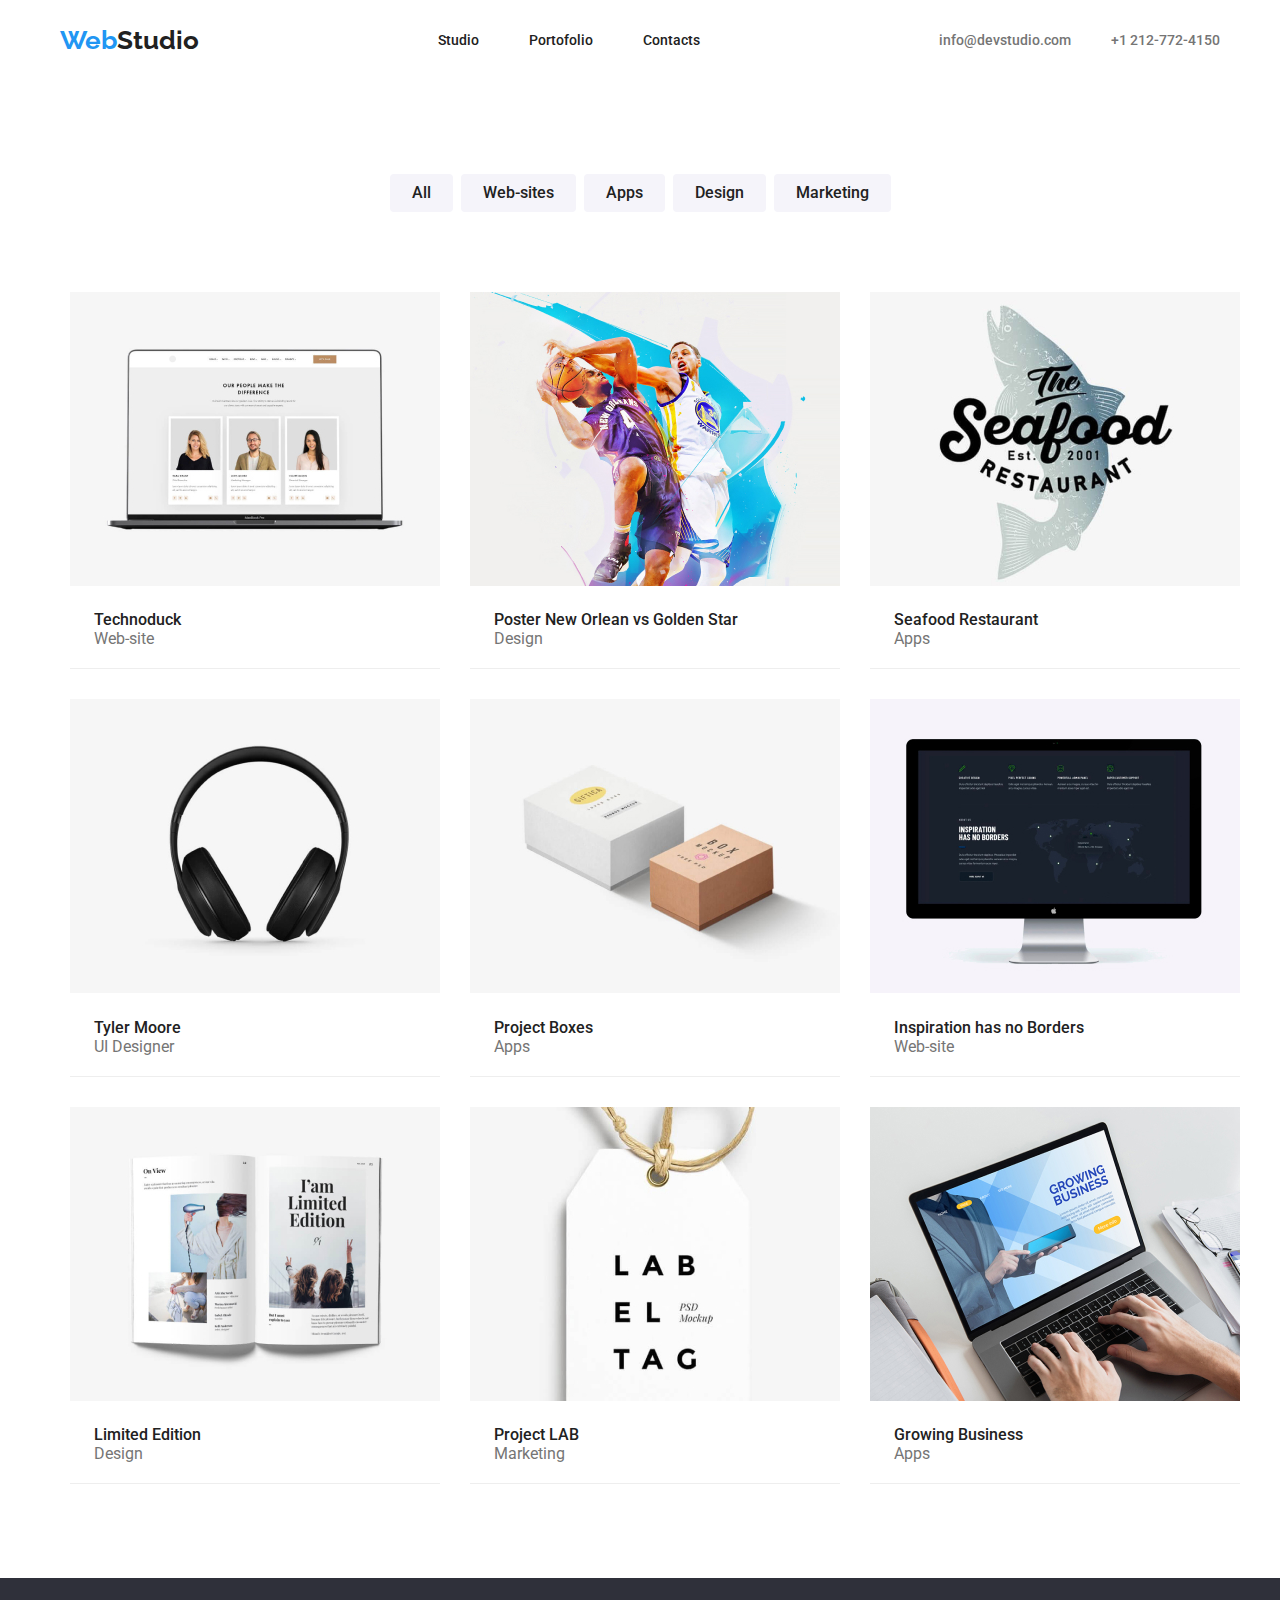
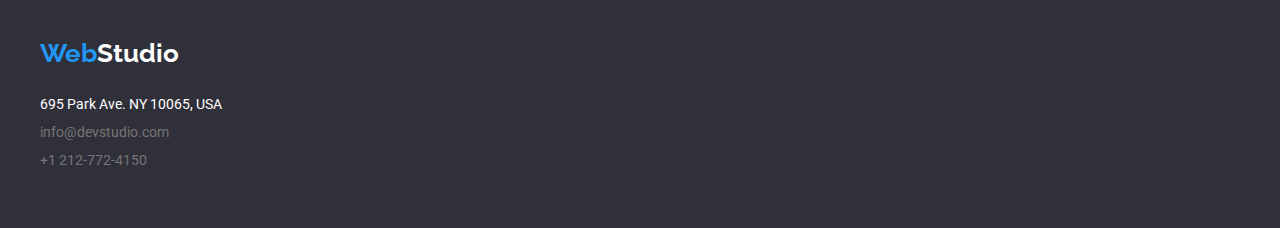
==== portofolio.html @ 01a1ffbd "Initial commit" ====
<!DOCTYPE html>
<html lang="en">
    <head>
        <meta charset="UTF-8">
        <title>Portofolio</title>
        <link rel="stylesheet" href="https://cdnjs.cloudflare.com/ajax/libs/modern-normalize/2.0.0/modern-normalize.min.css">
        <link rel="preconnect" href="https://fonts.googleapis.com">
        <link rel="preconnect" href="https://fonts.gstatic.com" crossorigin>
        <link
            href="https://fonts.googleapis.com/css2?family=Raleway:ital,wght@0,100..900;1,100..900&family=Roboto:ital,wght@0,100;0,300;0,400;0,500;0,700;0,900;1,100;1,300;1,400;1,500;1,700;1,900&display=swap"
            rel="stylesheet">
        <link rel="stylesheet" href="./css/styles.css"/>
    </head>
    <body>

        <!-- Header section-->
        <header class="header">
            <div class="container">
            <div class="header__logo"><a href="/index.html"><span style="color:#2196F3 ;">Web</span>Studio</a>
        
            </div>
            <nav class="header__navigation">
                <ul>
                    <li><a href="index.html">Studio</a></li>
                    <li><a href="portofolio.html">Portofolio</a></li>
                    <li><a href="/contacts">Contacts</a></li>
                </ul>
            </nav>
        
            <div class="header__info">
                <a class="header__info__mail" href="mailto:info@devstudio.com">info@devstudio.com</a>
                <a class="header__info__tel" href="tel:+12127724150">+1 212-772-4150</a>
            </div>
            </div>
        
        </header>
        <main>

            <!-- Buttons section-->
            <div class="btn">
                <div class="container">
                <button type="button">All</button>
                <button type="button">Web-sites</button>
                <button type="button">Apps</button>
                <button type="button">Design</button>
                <button type="button">Marketing</button>
                </div>
            </div>

            <!-- Main section-->
            
                <div class="main">
                    <div class="container">
                    <figure class="main__card">
                        <img class="main__images" src="img/technoduck.jpg" alt="team members" width="250">
                        <figcaption class="main__design">
                            <h3 class="main__design__title">Technoduck</h3>
                            <p class="main__design__item">Web-site</p>
                        </figcaption>
                    </figure>
                    <figure class="main__card">
                        <img class="main__images" src="img/novsgs.jpg" alt="basketball players poster" width="250">
                        <figcaption class="main__design">
                        <h3 class="main__design__title">Poster New Orlean vs Golden Star</h3>
                        <p class="main__design__item">Design</p>
                        </figcaption>
                    </figure>
                    <figure class="main__card">
                        <img class="main__images" src="img/seafood.jpg" alt="seafood restaurant banner" width="250">
                        <figcaption class="main__design">
                            <h3 class="main__design__title">Seafood Restaurant</h3>
                            <p class="main__design__item">Apps</p>
                        </figcaption>
                    </figure>
                  
                    <figure class="main__card">
                        <img class="main__images" src="img/prjprime.jpg" alt="Tyler Moore" width="250">
                        <figcaption class="main__design">
                            <h3 class="main__design__title">Tyler Moore</h3>
                            <p class="main__design__item">UI Designer</p>
                        </figcaption>
                    </figure>
                    <figure class="main__card">
                        <img class="main__images" src="img/prjboxes.jpg" alt="boxes" width="250">
                        <figcaption class="main__design">
                            <b class="main__design__title">Project Boxes</b>
                            <p class="main__design__item">Apps</p>
                        </figcaption>
                    </figure>
                    <figure class="main__card">
                        <img class="main__images" src="img/ihnb.jpg" alt="desktop display" width="250">
                        <figcaption class="main__design">
                            <h3 class="main__design__title">Inspiration has no Borders</h3>
                            <p class="main__design__item">Web-site</p>
                        </figcaption>
                    </figure>
                               
                    <figure class="main__card">
                        <img class="main__images" src="img/limed.jpg" alt="open magazine" width="250">
                        <figcaption class="main__design">
                            <h3 class="main__design__title">Limited Edition</h3>
                            <p class="main__design__item">Design</p>
                        </figcaption>
                    </figure>
                    <figure class="main__card">
                        <img class="main__images" src="img/prjlab.jpg" alt="label tag" width="250">
                        <figcaption class="main__design">
                            <h3 class="main__design__title">Project LAB</h3>
                            <p class="main__design__item">Marketing</p>
                        </figcaption>
                    </figure>
                    <figure class="main__card">
                        <img class="main__images" src="img/grbus.jpg" alt="laptop" width="250">
                        <figcaption class="main__design">
                            <h3 class="main__design__title">Growing Business</h3>
                            <p class="main__design__item">Apps</p>
                        </figcaption>
                    </figure>
                </div>
                </div>
            
        </main> 
        <!-- Footer section-->
        <footer class="footer">
            <div class="container">
            <div class="footer__logo">
                <a href="/index.html"><span style="color:#2196F3 ;">Web</span>Studio</a>
            </div>       
        
            <address class="footer__address">
                <p class="footer__location">695 Park Ave. NY 10065, USA</p>
                <a href="mailto:info@devstudio.com">info@devstudio.com</a>
                <a href="tel:+12127724150">+1 212-772-4150</a>
            </address>
            </div>
        </footer>
    </body>
</html>
---- css/styles.css ----
:root {
    --dark-blue: #2F303A;
    --white: #ffffff;
    --light-blue: #2196F3;
    --light-black:#757575;
    --black: #212121;
    --grey-white:#F5F4FA;
    --primary-font: 'Roboto', sans-serif;
    --secondary-font: 'Raleway', sans-serif;
}

*{
    margin: 0;
    padding: 0;
}



html{
    box-sizing: border-box;
}

ul{
   list-style: none; 
}

a{
    text-decoration: none;
    color: inherit;
}

img{
    display: block;
    max-width: 100%;
    height: auto;
}




body{
    font-family: var(--primary-font);
    color:var(--black) ;
}
/* Header section style */
.header {
    background-color: #ffffff;  
}

.header .container{
    display: flex;
    justify-content: space-between;
    align-items: center;
    padding: 0 20px;
        

}



.header__logo a  {
        
        font-family: var(--secondary-font);
        font-weight: 700;
        font-size: 26px;
        line-height: 30px;
        color: var(--black);    
}

/* Am incercat sa folosesc pentru tag-ul <span> clasa "header__logo__mcol", dar nu am reusit sa schimb culoarea textului */
.header__logo__mcol {
    color: var(--light-blue);
}

.header__navigation ul {
    display: flex;
    gap:50px;
    align-items: center;
    

}


.header__navigation a {
   
    font-family: var(--primary-font);
    font-weight: 500;
    font-size: 14px;
    line-height: 16px;
    color: var(--black);
}

.header__navigation a:hover {
    color: var(--light-blue);
}
.header__navigation a:focus {
    color: var(--light-blue);
}
.header__info__mail  {
    
    font-family: var(--primary-font);
    font-weight: 500;
    font-size: 14px;
    line-height: 16px;
    color: var(--light-black);
        
}

.header__info__mail:hover {
    color: var(--light-blue);
}
.header__info__mail:focus {
    color: var(--light-blue);
}
.header__info__tel {
  
    font-family: var(--primary-font);
    font-weight: 500;
    font-size: 14px;
    line-height: 16px;
    color: var(--light-black);

}
.header__info__tel:hover {
    color: var(--light-blue);
}
.header__info__tel:focus {
    color: var(--light-blue);
}

.header__info  {
    display: flex;
    gap:40px;
    padding-top: 32px;
    padding-bottom: 32px;
   
}


/* Hero section style */
.intro{
    color: var(--white);
    background-color: var(--dark-blue);
    
    
   
    
    
}

.intro .container {
    display: flex;
    align-items: center;
    justify-content: center;
    flex-direction: column; 
    gap: 30px;
    padding-top: 200px;
    padding-bottom: 200px;
}

.intro__title{
    
    font-family: var(--primary-font);
    font-weight: 900;
    font-size: 44px;
    line-height: 60px;
    color: var(--white);
    text-align: center;
    letter-spacing: 2.5px;
   
}
.intro__servrequest{
    border-radius: 4px;
    background-color: var(--light-blue);
    color: var(--white);
    font-family: var(--primary-font);
    font-weight: 700;
    font-size: 16px;
    line-height: 30px;
    text-align: center;
    cursor: pointer;
    width: 200px;
    height: 50px;
     
}
.intro__servrequest:hover{
    border-radius: 0;
}
.intro__servrequest:focus {
    border-radius: 0;
}

/* Details section style */
.details h5{
    
    font-family: var(--primary-font);
    font-weight: 700;
    font-size: 14px;
    line-height: 16px;
    color:var(--black)
}
.details p {
    font-family: var(--primary-font);
    font-weight: 400;
    font-size: 14px;
    line-height: 24px;
    color:var(--light-black);
}
.details .container {
    display: flex;
    padding-top: 94px;
    gap: 30px;
    justify-content: space-around;
    
}
 .details__container .details__title{
    display: flex;
    padding-bottom: 10px;
 } 


/* What we do section style */

.whwedo h2{
    font-family: var(--primary-font);
    font-weight: 700;
    font-size: 36px;
    line-height: 42px;
    color: var(--black);
}
.whwedo__images{
  
    width: 370px;
    height: 294px;
}

.whwedo__container{
    display: flex;    
    padding-top: 50px;    
    justify-content: center;
    gap: 30px;
    padding-bottom: 94px;

}
.whwedo__title{
    display: flex;
    justify-content: center;
    padding-top: 94px;
}


.whwedo__title .whwedo__images{
    display: flex;
    padding-top: 94px;
    
}




/* Our team section style */

.ourt__title {
    display: flex;
    justify-content: center;
    padding-top: 94px;}

.ourt__container{
    display: flex;
    justify-content: center;
    gap: 30px;
    padding-top: 50px;
    padding-bottom: 94px;   

}
.ourt__card .ourt__images , .ourt__role{
    display: flex;
    justify-content: center;
    flex-direction: column;
   
    
}

.ourt__role .ourt__role__name{
    display: flex;
    justify-content: center;
    padding-top: 30px;
}
.ourt__role .ourt__role__role {
    display: flex;
    justify-content: center;
    padding-top: 10px;
    padding-bottom: 30px;
}
.ourt__card{
    box-shadow: 0px 2px 1px 0px rgba(0, 0, 0, 0.2),
   0px 1px 1px 0px rgba(0, 0, 0, 0.14),
    0px 1px 3px 0px rgba(0, 0, 0, 0.12);
}

    



.ourt{
    background-color: var(--grey-white);
}

.ourt  h2{
    font-family: var(--primary-font);
    font-weight: 700;
    font-size: 36px;
    line-height: 42px;
    color: var(--black);
}

.ourt__role__name{
    font-family: var(--primary-font);
    font-weight: 500;
    font-size: 16px;
    line-height: 19px;
    color: var(--black);
}

.ourt__role{
    font-family: var(--primary-font);
    font-weight: 400;
    font-size: 16px;
    line-height: 19px;
    color: var(--light-black);

}

.ourt__images{
    width: 270px;
    height: 260px;
}




/* Footer section style */
.footer{
    background-color: var(--dark-blue);
    
}

.footer__logo a {
   
    font-family: var(--secondary-font);
    font-weight: 700;
    font-size: 26px;
    line-height: 30px;
    color: var(--white);
}
.footer__location{
    font-style: normal;
    font-family: var(--primary-font);
    font-weight: 400;
    font-size: 14px;
    line-height: 16px;
    color: var(--white);
}
.footer__address a{
    font-style: normal;    
    font-family: var(--primary-font);
    font-weight: 400;
    font-size: 14px;
    line-height: 16px;
    color: var(--light-black);
}

.footer__address a:hover {
    color: var(--light-blue);
}

.footer__address a:focus {
    color: var(--light-blue);
}

.footer__logo{
    display: flex;
    padding-top:  60px; 
    padding-bottom: 28px;
  
}
.footer__address{
    display: flex;
    flex-direction: column;
    padding-bottom: 60px;
    justify-content: center;
    gap: 12px;

}





/* Portofolio filters/buttons section style */

.btn button{
cursor: pointer;
border-style: none;
background-color: var(--grey-white);
font-family: var(--primary-font);
font-weight: 500;
font-size: 16px;
line-height: 26px;
color: var(--black);
padding: 6px 22px;
border-radius: 4px;

}

.btn button:hover{
background-color: var(--light-blue);
color: var(--white);
}
.btn button:focus {
background-color: var(--light-blue);
color: var(--white);
}

.btn .container {
    display: flex;
    justify-content: center;
    padding-top: 94px;
    padding-bottom: 50px;
    gap: 8px;

}

/*Portofolio main section style */

.main__design__title {
    font-family: var(--primary-font);
    font-weight: 500;
    font-size: 16px;
    line-height: 19px;
    color: var(--black);
}

.main__design {
    font-family: var(--primary-font);
    font-weight: 400;
    font-size: 16px;
    line-height: 19px;
    color: var(--light-black);

}

.main__images {
    display: inline-block;
    width: 370px;
    height: 294px;
}

.main .container {
    display: flex;
    flex-wrap: wrap;
    padding-bottom: 94px;

    
}
.main__design{
    padding: 20px 24px;
}
.main__card {
    border-bottom: 1px solid rgba(238, 238, 238, 1) ;
    margin-left: 30px;
    margin-top: 30px;
}




.container{
    width: 1200px;
    margin-left: auto;
    margin-right: auto;

}
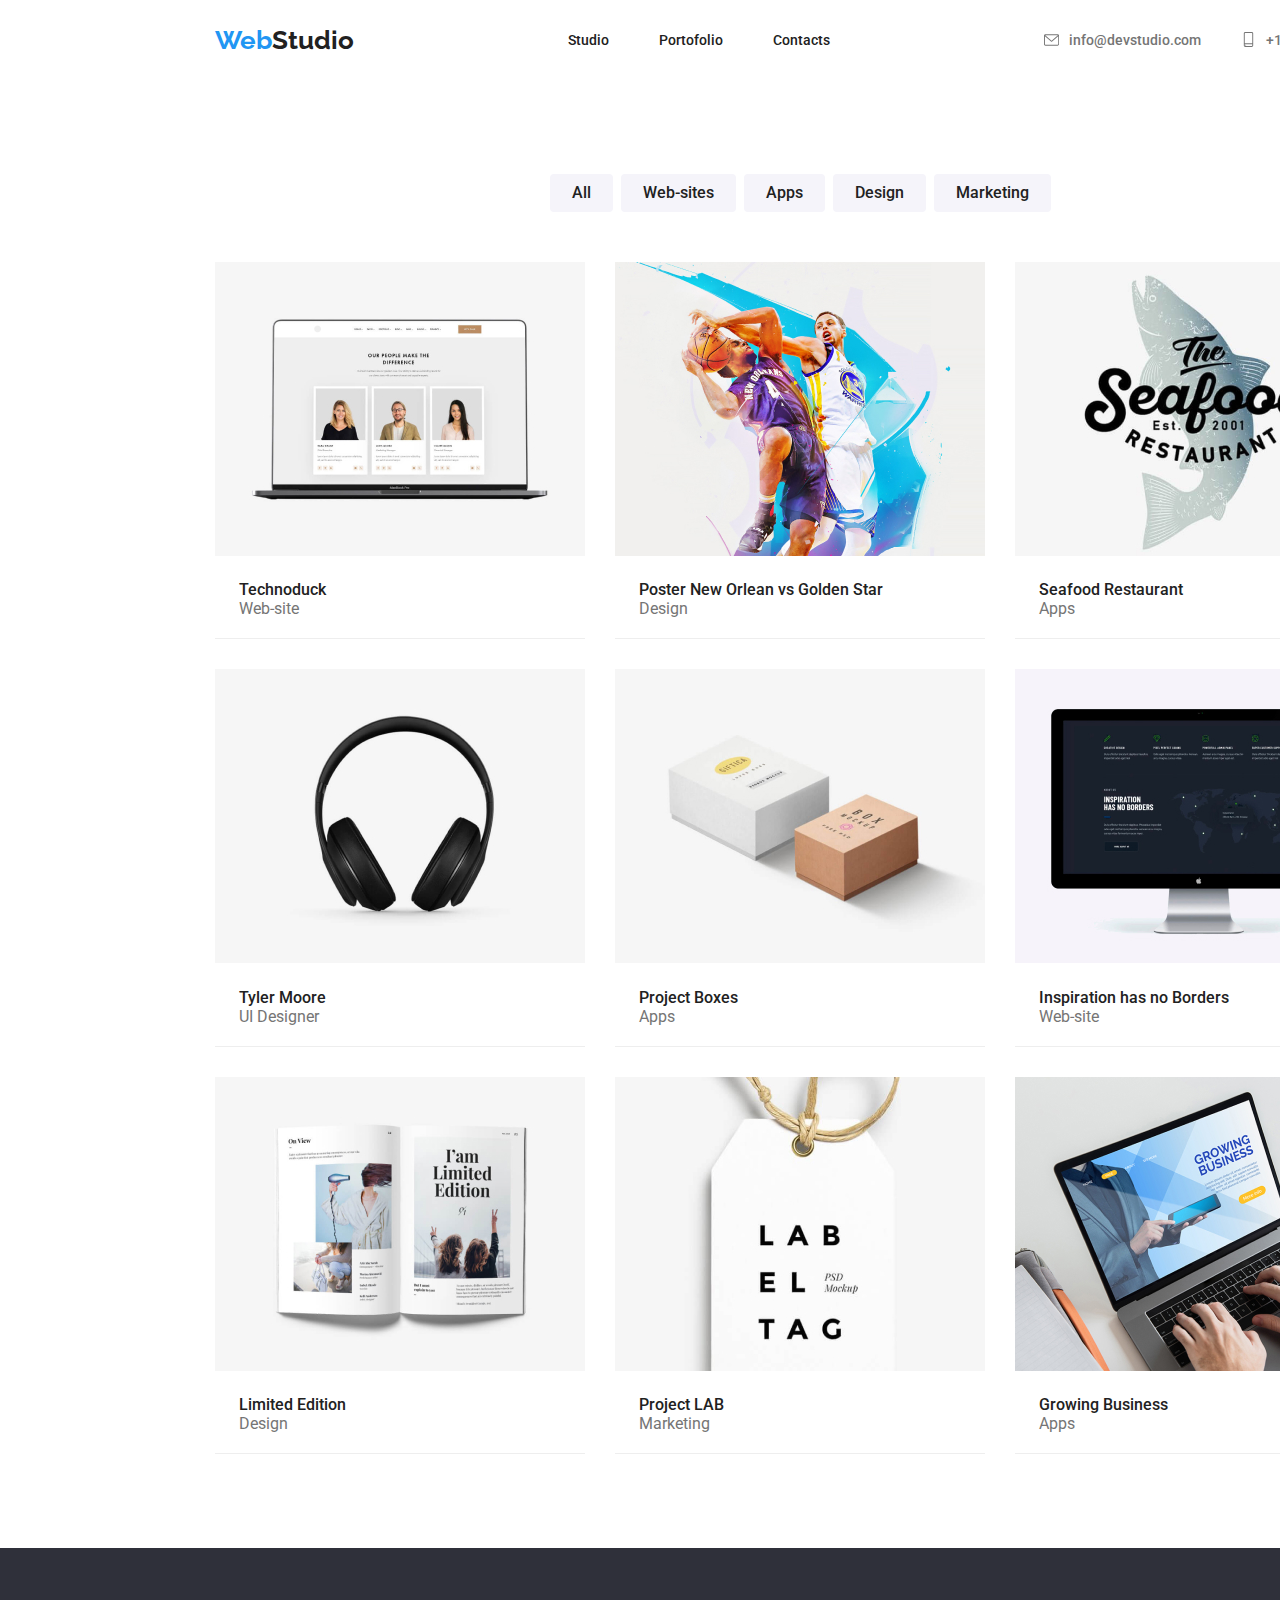
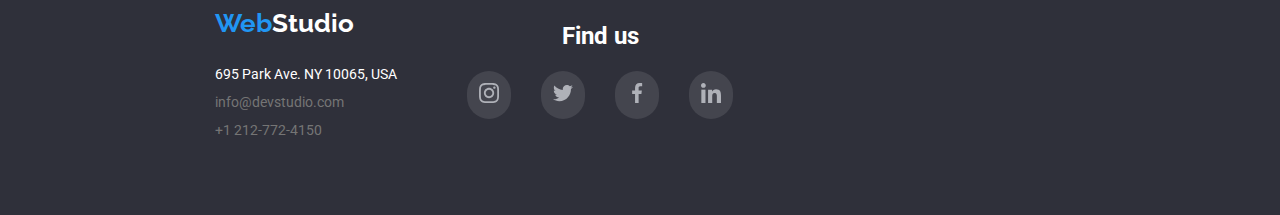
==== commit 597fa812: "Tema04 Portofolio updated" ====
--- a/portofolio.html
+++ b/portofolio.html
@@ -28,8 +28,15 @@
             </nav>
         
             <div class="header__info">
-                <a class="header__info__mail" href="mailto:info@devstudio.com">info@devstudio.com</a>
-                <a class="header__info__tel" href="tel:+12127724150">+1 212-772-4150</a>
+                <a class="header__info__mail" href="mailto:info@devstudio.com">
+                    <svg class="header__icon">
+                        <use href="./img/symbol-defs.svg#icon-envelope" />
+                    </svg>info@devstudio.com</a>
+                
+                <a class="header__info__tel" href="tel:+12127724150">
+                    <svg class="header__icon">
+                        <use href="./img/symbol-defs.svg#icon-smartphone" />
+                    </svg>+1 212-772-4150</a>
             </div>
             </div>
         
@@ -123,15 +130,49 @@
         <!-- Footer section-->
         <footer class="footer">
             <div class="container">
-            <div class="footer__logo">
-                <a href="/index.html"><span style="color:#2196F3 ;">Web</span>Studio</a>
-            </div>       
-        
-            <address class="footer__address">
-                <p class="footer__location">695 Park Ave. NY 10065, USA</p>
-                <a href="mailto:info@devstudio.com">info@devstudio.com</a>
-                <a href="tel:+12127724150">+1 212-772-4150</a>
-            </address>
+                <div class="footer__container">
+                    <div class="footer__logo">
+                        <a href="/index.html"><span style="color:#2196F3 ;">Web</span>Studio</a>
+                    </div>
+                    <address class="footer__address">
+                        <p class="footer__location">695 Park Ave. NY 10065, USA</p>
+                        <a href="mailto:info@devstudio.com">info@devstudio.com</a>
+                        <a href="tel:+12127724150">+1 212-772-4150</a>
+                    </address>
+                </div>
+                <div class="footer__findus">
+                    <h2 class="footer__findus__title">Find us</h2>
+                    <ul class="footer__findus__social">
+                        <li class="regular_icon">
+                            <a href="">
+                                <svg class="icon">
+                                    <use href="./img/symbol-defs.svg#icon-instagram" />
+                                </svg>
+                            </a>
+                        </li>
+                        <li>
+                            <a href="">
+                                <svg class="icon">
+                                    <use href="./img/symbol-defs.svg#icon-twitter" />
+                                </svg>
+                            </a>
+                        </li>
+                        <li>
+                            <a href="">
+                                <svg class="icon">
+                                    <use href="./img/symbol-defs.svg#icon-facebook" />
+                                </svg>
+                            </a>
+                        </li>
+                        <li>
+                            <a href="">
+                                <svg class="icon">
+                                    <use href="./img/symbol-defs.svg#icon-linkedin" />
+                                </svg>
+                            </a>
+                        </li>
+                    </ul>
+                </div>
             </div>
         </footer>
     </body>
--- a/css/styles.css
+++ b/css/styles.css
@@ -51,7 +51,8 @@
     display: flex;
     justify-content: space-between;
     align-items: center;
-    padding: 0 20px;
+    padding-left: 215px;
+    padding-right: 225px;
         
 
 }
@@ -97,32 +98,38 @@
     color: var(--light-blue);
 }
 .header__info__mail  {
-    
-    font-family: var(--primary-font);
+    display: flex;
+    gap:10px;font-family: var(--primary-font);
     font-weight: 500;
     font-size: 14px;
     line-height: 16px;
     color: var(--light-black);
-        
-}
+}
+
 
 .header__info__mail:hover {
     color: var(--light-blue);
+    fill: var(--light-blue);
 }
 .header__info__mail:focus {
     color: var(--light-blue);
 }
+.header__icon:hover{
+
+}
 .header__info__tel {
-  
+    display: flex;
     font-family: var(--primary-font);
     font-weight: 500;
     font-size: 14px;
     line-height: 16px;
     color: var(--light-black);
+    gap: 10px;
 
 }
 .header__info__tel:hover {
     color: var(--light-blue);
+    fill: var(--light-blue);
 }
 .header__info__tel:focus {
     color: var(--light-blue);
@@ -133,18 +140,23 @@
     gap:40px;
     padding-top: 32px;
     padding-bottom: 32px;
-   
-}
+}
+.header__icon{
+    width: 15px;
+    height: 15px;
+}
+
+
 
 
 /* Hero section style */
 .intro{
     color: var(--white);
     background-color: var(--dark-blue);
-    
-    
-   
-    
+    background-image:linear-gradient(0deg,rgba(47, 48, 58, 0.4), rgba(47, 48, 58, 0.4)),url('/img/background.jpg');    
+    background-repeat: no-repeat;
+    background-size: auto;
+    background-position: 50% 50%; 
     
 }
 
@@ -209,6 +221,8 @@
 .details .container {
     display: flex;
     padding-top: 94px;
+    padding-left: 215px;
+    padding-right: 215px;
     gap: 30px;
     justify-content: space-around;
     
@@ -217,6 +231,12 @@
     display: flex;
     padding-bottom: 10px;
  } 
+ .details__icon{
+    background-color: var(--grey-white);
+    border-radius: 4px;
+    margin-bottom: 30px;
+    gap: 30px;
+ }
 
 
 /* What we do section style */
@@ -290,7 +310,7 @@
     display: flex;
     justify-content: center;
     padding-top: 10px;
-    padding-bottom: 30px;
+    
 }
 .ourt__card{
     box-shadow: 0px 2px 1px 0px rgba(0, 0, 0, 0.2),
@@ -298,12 +318,12 @@
     0px 1px 3px 0px rgba(0, 0, 0, 0.12);
 }
 
-    
-
-
-
 .ourt{
     background-color: var(--grey-white);
+}
+.ourt__card {
+    border-bottom-right-radius: 4px;
+    border-bottom-left-radius: 4px;
 }
 
 .ourt  h2{
@@ -315,12 +335,16 @@
 }
 
 .ourt__role__name{
+    background-color: var(--white);
     font-family: var(--primary-font);
     font-weight: 500;
     font-size: 16px;
     line-height: 19px;
     color: var(--black);
 }
+.ourt__role__role{
+background-color: var(--white);
+}
 
 .ourt__role{
     font-family: var(--primary-font);
@@ -328,14 +352,62 @@
     font-size: 16px;
     line-height: 19px;
     color: var(--light-black);
-
+}
+.ourt_social{
+    background-color: var(--white);
+    border-bottom-right-radius: 4px;
+     border-bottom-left-radius: 4px;
+    display: flex;
+    justify-content: center;
+    padding:16px 32px 30px;
+    gap:10px;
+}
+
+.ourt_social li{
+background-color: var(--white);
+padding:12px;
+border-radius: 100px;
+}
+.ourt_social li:hover {
+    background-color: var(--light-blue);
+    fill: var(--white);
 }
 
 .ourt__images{
     width: 270px;
     height: 260px;
 }
-
+/* Regular section style */
+
+.regular h2 {
+    font-family: var(--primary-font);
+    font-weight: 700;
+    font-size: 36px;
+    line-height: 42px;
+    color: var(--black);
+}
+.regular__title {
+    display: flex;
+    justify-content: center;
+    padding-top: 94px;
+    padding-bottom: 50px;
+}
+.regular_logos{
+    display: flex;
+    justify-content: center;
+    gap: 30px;
+    padding-bottom: 94px;
+}
+.regular_logos li {
+    background-color: var(--white);
+    background-position: center;
+    border-radius: 4px;
+    border: 1px solid #AFB1B8;
+}
+.regular_logos li:hover{
+    border-color: var(--light-blue);
+    fill: var(--light-blue);
+}
 
 
 
@@ -382,17 +454,47 @@
     display: flex;
     padding-top:  60px; 
     padding-bottom: 28px;
+    
   
 }
 .footer__address{
     display: flex;
     flex-direction: column;
-    padding-bottom: 60px;
+    margin-bottom: 60px;
     justify-content: center;
     gap: 12px;
 
 }
-
+.footer__findus__title {
+    color: var(--white);
+    display: flex;
+    justify-content: center;
+    margin-bottom: 20px;
+    margin-top: 75px;
+}
+
+.footer__findus__social {
+    display: flex;
+    justify-content: center;
+    gap: 30px;
+    padding-bottom: 96px;
+}
+.footer__findus__social li {
+    background-color: #FFFFFF1A;
+    padding: 12px;
+    border-radius: 100px;
+}
+.footer__findus__social li:hover{
+    background-color: var(--light-blue);
+    fill: var(--white);
+}
+
+.footer .container{
+    display: flex;
+    padding-left: 215px;
+    gap: 70px;
+    
+}
 
 
 
@@ -416,10 +518,18 @@
 .btn button:hover{
 background-color: var(--light-blue);
 color: var(--white);
+box-shadow:
+    0px 2px 2px 0px #0000001F,
+    0px 1px 2px 0px #00000014,
+    0px 3px 1px 0px #0000001A;
 }
 .btn button:focus {
 background-color: var(--light-blue);
 color: var(--white);
+box-shadow:
+    0px 2px 2px 0px #0000001F,
+    0px 1px 2px 0px #00000014,
+    0px 3px 1px 0px #0000001A;
 }
 
 .btn .container {
@@ -460,24 +570,34 @@
     display: flex;
     flex-wrap: wrap;
     padding-bottom: 94px;
-
-    
+    padding-left: 215px;
+    padding-right: 215px;
+    gap: 30px;
 }
 .main__design{
     padding: 20px 24px;
 }
 .main__card {
     border-bottom: 1px solid rgba(238, 238, 238, 1) ;
-    margin-left: 30px;
-    margin-top: 30px;
-}
-
-
-
-
+}
+.main__card:hover{
+    box-shadow: 
+    1px 4px 6px 0px #00000029,
+    0px 4px 4px 0px #0000000F,
+    0px 1px 1px 0px #0000001F;
+}
+
+
+
+/*clase universale section style */
 .container{
-    width: 1200px;
+    width: 1600px;
     margin-left: auto;
     margin-right: auto;
 
 }
+.icon {
+    width: 20px;
+    height: 20px;
+}
+
